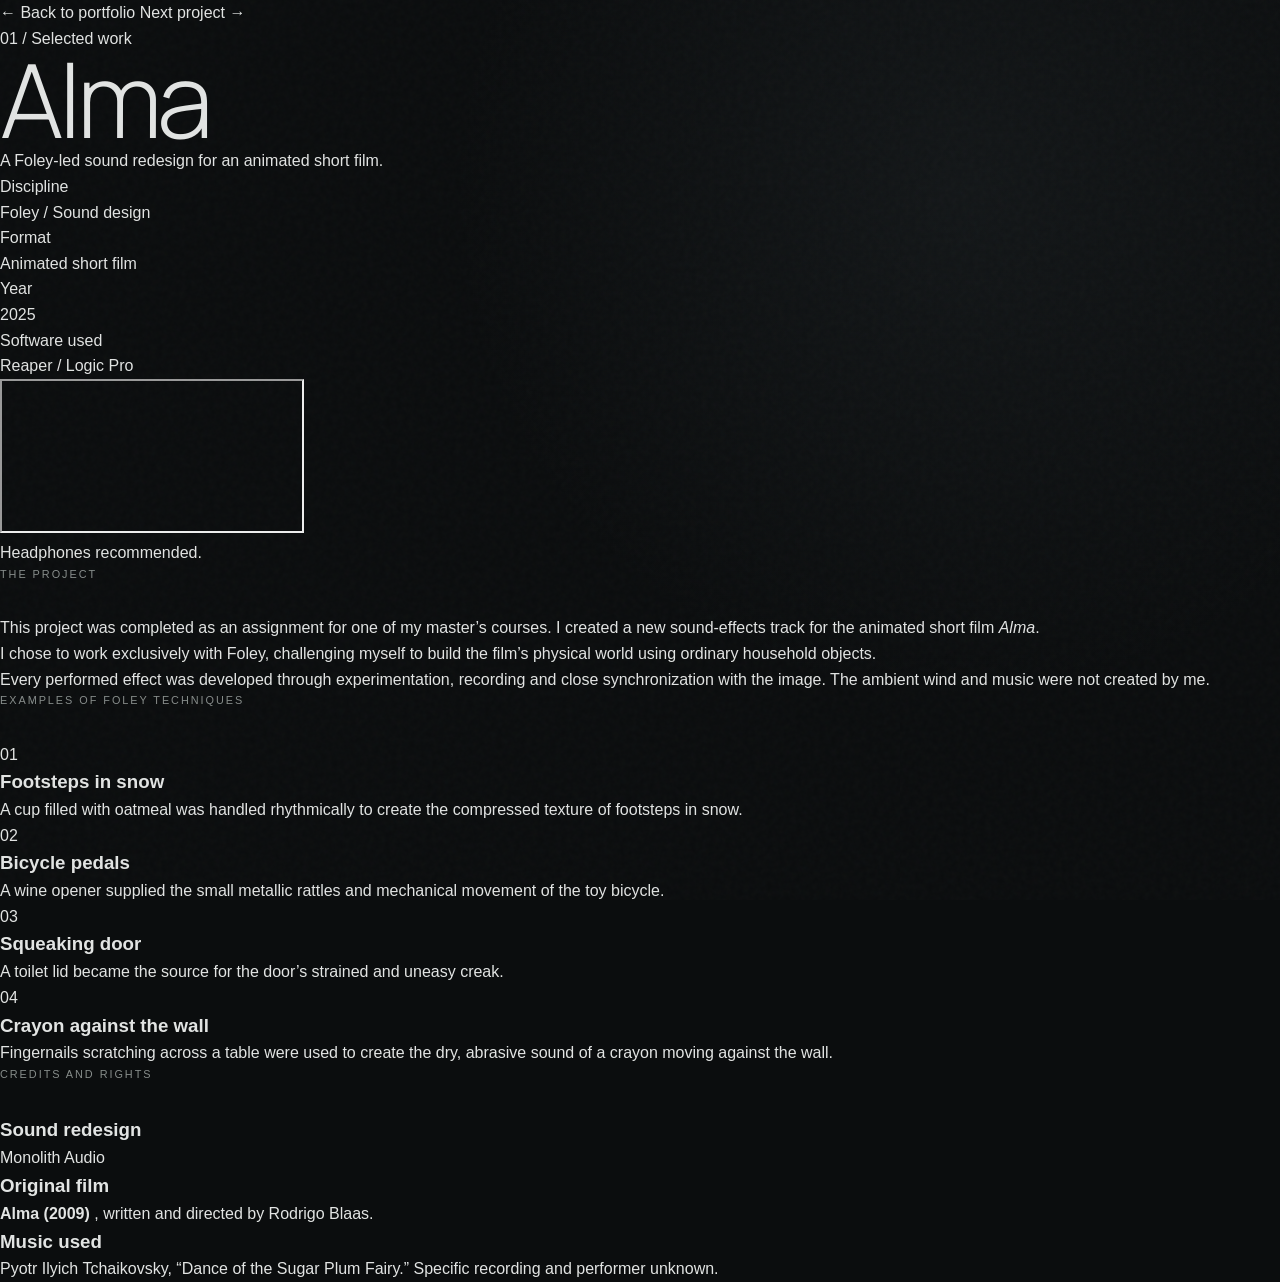
==== Projects/alma.html @ 0c9555ef "Add files via upload" ====
<!DOCTYPE html>
<html lang="en">
<head>
  <meta charset="UTF-8">
  <meta name="viewport" content="width=device-width, initial-scale=1.0">
  <meta name="description" content="A Foley sound redesign of Alma by Monolith Audio.">

  <title>Alma Foley Redesign | Monolith Audio</title>

  <link rel="preconnect" href="https://fonts.googleapis.com">
  <link rel="preconnect" href="https://fonts.gstatic.com" crossorigin>

<link
  href="https://fonts.googleapis.com/css2?family=Manrope:wght@300;400;500&display=swap"
  rel="stylesheet"
>

<link rel="stylesheet" href="../../styles.css">
<link rel="stylesheet" href="../project.css">
</head>

<body>
  <div class="grain" aria-hidden="true"></div>

    <header class="project-header">
  <div class="project-navigation">
      <a href="../../index.html">← Back to portfolio</a>
      <a href="../2/matrix.html">Next project →</a>
    </div>
  </header>

  <main>
        <section class="project-hero">
      <div class="project-kicker">
        <p class="project-index">01 / Selected work</p>
      </div>
      <h1>Alma</h1>

      <div class="project-intro">
        <p class="lead">
          A Foley-led sound redesign for an animated short film.
        </p>

        <dl class="project-meta">
          <div>
            <dt>Discipline</dt>
            <dd>Foley / Sound design</dd>
          </div>

          <div>
            <dt>Format</dt>
            <dd>Animated short film</dd>
          </div>

          <div>
            <dt>Year</dt>
            <dd>2025</dd>
          </div>

          <div>
            <dt>Software used</dt>
            <dd>Reaper / Logic Pro</dd>
          </div>
        </dl>
      </div>
    </section>

    <section class="media-section" aria-label="Project video">
      <div class="video-frame">
        <iframe
          src="https://www.youtube-nocookie.com/embed/qpctJitEIC4"
          title="Alma Foley sound redesign by Monolith Audio"
          loading="lazy"
          allow="autoplay; clipboard-write; encrypted-media; picture-in-picture; web-share"
          referrerpolicy="strict-origin-when-cross-origin"
          allowfullscreen>
        </iframe>
      </div>

      <p class="headphones-note">Headphones recommended.</p>
    </section>

    <section class="project-body">
      <div class="section-label">
        <p class="eyebrow">The project</p>
      </div>

      <div class="prose">

   <p>
  This project was completed as an assignment for one of my master’s courses. I created a new sound-effects track for the animated short film <em>Alma</em>.
</p>

      <p>
          I chose to work exclusively with Foley,
          challenging myself to build the film’s physical world using ordinary
          household objects.
        </p>

        <p>
          Every performed effect was developed through experimentation,
          recording and close synchronization with the image. The ambient wind
          and music were not created by me.
        </p>
      </div>
    </section>

    <section class="foley-section">
      <div class="section-label">
        <p class="eyebrow">Examples of Foley techniques</p>
      </div>

      <div class="foley-list">
        <article class="foley-item">
          <span class="foley-number">01</span>

          <div>
            <h3>Footsteps in snow</h3>

            <p>
              A cup filled with oatmeal was handled rhythmically to create the
              compressed texture of footsteps in snow.
            </p>
          </div>
        </article>

        <article class="foley-item">
          <span class="foley-number">02</span>

          <div>
            <h3>Bicycle pedals</h3>

            <p>
              A wine opener supplied the small metallic rattles and mechanical
              movement of the toy bicycle.
            </p>
          </div>
        </article>

        <article class="foley-item">
          <span class="foley-number">03</span>

          <div>
            <h3>Squeaking door</h3>

            <p>
              A toilet lid became the source for the door’s strained and uneasy
              creak.
            </p>
          </div>
        </article>

        <article class="foley-item">
  <span class="foley-number">04</span>

  <div>
    <h3>Crayon against the wall</h3>

    <p>
      Fingernails scratching across a table were used to create the dry,
      abrasive sound of a crayon moving against the wall.
    </p>
  </div>
</article>
      </div>
    </section>

    <section class="credits">
      <div class="section-label">
        <p class="eyebrow">Credits and rights</p>
      </div>

      <div class="credits-content">
        <div class="credits-grid">
          <div>
            <h3>Sound redesign</h3>
            <p>Monolith Audio</p>
          </div>

<div>
  <h3>Original film</h3>
  <p>
    <a
      href="https://www.imdb.com/title/tt1490530/"
      target="_blank"
      rel="noopener noreferrer"
    >
      <strong>Alma (2009)</strong> 
    </a>,
    written and directed by Rodrigo Blaas.
  </p>
</div>

          <div>
            <h3>Music used</h3>
            <p>
              Pyotr Ilyich Tchaikovsky, “Dance of the Sugar Plum Fairy.”
              Specific recording and performer unknown.
            </p>
          </div>
      </div>
    </section>
  </main>
</body>
</html>
---- styles.css ----
:root {
  --background: #0b0d0e;
  --surface: #111416;
  --text: #e2e4e3;
  --muted: #878d8b;
  --line: rgba(226, 228, 227, 0.14);
  --accent: #a3afb5;
  --page-padding: clamp(1.25rem, 4vw, 4rem);
}

* {
  box-sizing: border-box;
  margin: 0;
  padding: 0;
}

html {
  scroll-behavior: smooth;
}

body {
  min-height: 100vh;
  background:
    radial-gradient(circle at 75% 15%, rgba(78, 91, 98, 0.12), transparent 35%),
    var(--background);
  color: var(--text);
  font-family: "Inter", sans-serif;
  font-weight: 300;
  line-height: 1.6;
}

a {
  color: inherit;
  text-decoration: none;
}

.grain {
  position: fixed;
  inset: 0;
  z-index: 999;
  pointer-events: none;
  opacity: 0.035;
  background-image: url("data:image/svg+xml,%3Csvg viewBox='0 0 180 180' xmlns='http://www.w3.org/2000/svg'%3E%3Cfilter id='noiseFilter'%3E%3CfeTurbulence type='fractalNoise' baseFrequency='.85' numOctaves='3' stitchTiles='stitch'/%3E%3C/filter%3E%3Crect width='100%25' height='100%25' filter='url(%23noiseFilter)' opacity='.8'/%3E%3C/svg%3E");
}

.site-header,
footer {
  width: 100%;
  padding: 1.5rem var(--page-padding);
  display: flex;
  justify-content: space-between;
  align-items: flex-start;
}

.site-header {
  position: absolute;
  top: 0;
  z-index: 10;
}

.brand {
  display: inline-flex;
  flex-direction: column;
  font-family: "Manrope", sans-serif;
  font-size: 0.72rem;
  font-weight: 500;
  line-height: 1.1;
  letter-spacing: 0.22em;
}

.brand span:last-child {
  color: var(--muted);
}

nav,
.footer-links {
  display: flex;
  gap: clamp(1rem, 3vw, 2.5rem);
}

nav a,
.footer-links a {
  color: var(--muted);
  font-size: 0.78rem;
  transition: color 180ms ease;
}

nav a:hover,
nav a:focus-visible,
.footer-links a:hover,
.footer-links a:focus-visible {
  color: var(--text);
}

main {
  overflow: hidden;
}

.hero {
  min-height: 100vh;
  padding: 9rem var(--page-padding) 4rem;
  display: grid;
  grid-template-columns: minmax(0, 1.35fr) minmax(18rem, 0.65fr);
  gap: 4rem;
  align-items: end;
}

.hero-copy {
  max-width: 56rem;
  padding-bottom: clamp(1rem, 8vh, 6rem);
}

.eyebrow {
  margin-bottom: 2rem;
  color: var(--muted);
  font-size: 0.68rem;
  font-weight: 400;
  letter-spacing: 0.18em;
  text-transform: uppercase;
}

h1,
h2 {
  font-family: "Manrope", sans-serif;
  font-weight: 300;
  letter-spacing: -0.045em;
}

h1 {
  max-width: 15ch;
  font-size: clamp(3.1rem, 8vw, 7.5rem);
  line-height: 0.95;
}

h1 span {
  display: block;
  color: var(--muted);
}

.intro {
  max-width: 34rem;
  margin: 2.25rem 0;
  color: #adb1b0;
  font-size: clamp(1rem, 1.5vw, 1.2rem);
}

.text-link {
  display: inline-flex;
  gap: 0.75rem;
  align-items: center;
  padding-bottom: 0.3rem;
  border-bottom: 1px solid var(--line);
  font-size: 0.82rem;
  transition: border-color 180ms ease, color 180ms ease;
}

.text-link:hover,
.text-link:focus-visible {
  color: var(--accent);
  border-color: var(--accent);
}

.monolith {
  display: flex;
  flex-direction: column;
  align-items: flex-end;
  gap: 1rem;
}

.monolith-shape {
  width: min(100%, 22rem);
  aspect-ratio: 0.66;
  background:
    linear-gradient(120deg, rgba(255, 255, 255, 0.06), transparent 35%),
    linear-gradient(180deg, #24292b 0%, #141719 65%, #0d0f10 100%);
  clip-path: polygon(16% 3%, 84% 0, 100% 92%, 42% 100%, 0 88%);
  box-shadow: 0 4rem 8rem rgba(0, 0, 0, 0.55);
}

.monolith p {
  color: var(--muted);
  font-size: 0.64rem;
  letter-spacing: 0.12em;
  text-transform: uppercase;
}

.projects,
.about {
  padding: clamp(6rem, 12vw, 11rem) var(--page-padding);
  border-top: 1px solid var(--line);
}

.section-heading {
  display: flex;
  justify-content: space-between;
  gap: 2rem;
}

.section-note {
  max-width: 22rem;
  color: var(--muted);
  font-size: 0.82rem;
}

.project-list {
  margin-top: 4rem;
  border-top: 1px solid var(--line);
}

.project {
  display: grid;
  grid-template-columns: 4rem minmax(0, 1fr) minmax(10rem, 0.4fr) auto;
  gap: 1rem;
  align-items: center;
  padding: 1.7rem 0;
  border-bottom: 1px solid var(--line);
  transition: padding 180ms ease, color 180ms ease;
}

.project:hover,
.project:focus-visible {
  padding-left: 0.75rem;
  color: var(--accent);
}

.project-number,
.project-type {
  color: var(--muted);
  font-size: 0.72rem;
}

.project-title {
  font-family: "Manrope", sans-serif;
  font-size: clamp(1.35rem, 3vw, 2.5rem);
  font-weight: 300;
}

.project-arrow {
  font-size: 1.2rem;
}

.about-grid {
  display: grid;
  grid-template-columns: minmax(0, 1fr) minmax(18rem, 0.65fr);
  gap: 4rem;
}

.about h2 {
  max-width: 10ch;
  font-size: clamp(2.8rem, 6vw, 5.5rem);
  line-height: 1;
}

.about-copy {
  max-width: 34rem;
}

.about-copy p {
  margin-bottom: 1.5rem;
  color: #aeb3b1;
}

.about-copy .text-link {
  margin-top: 1.25rem;
}

footer {
  padding-top: 2rem;
  padding-bottom: 2rem;
  border-top: 1px solid var(--line);
  color: var(--muted);
  font-size: 0.7rem;
}

:focus-visible {
  outline: 1px solid var(--accent);
  outline-offset: 5px;
}

@media (max-width: 800px) {
  .site-header {
    position: relative;
  }

  .hero {
    min-height: auto;
    padding-top: 5rem;
    grid-template-columns: 1fr;
  }

  .hero-copy {
    padding-bottom: 1rem;
  }

  .monolith {
    align-items: flex-start;
    margin-left: auto;
    width: min(80%, 22rem);
  }

  .section-heading,
  .about-grid {
    grid-template-columns: 1fr;
    display: grid;
  }

  .project {
    grid-template-columns: 2.5rem 1fr auto;
  }

  .project-type {
    display: none;
  }

  footer {
    gap: 2rem;
  }
}

@media (max-width: 520px) {
  nav {
    gap: 0.8rem;
  }

  .hero {
    padding-top: 4rem;
  }

  .project {
    padding: 1.3rem 0;
  }

  footer {
    flex-direction: column;
  }
}

@media (prefers-reduced-motion: reduce) {
  html {
    scroll-behavior: auto;
  }

  *,
  *::before,
  *::after {
    transition-duration: 0.01ms !important;
  }
}
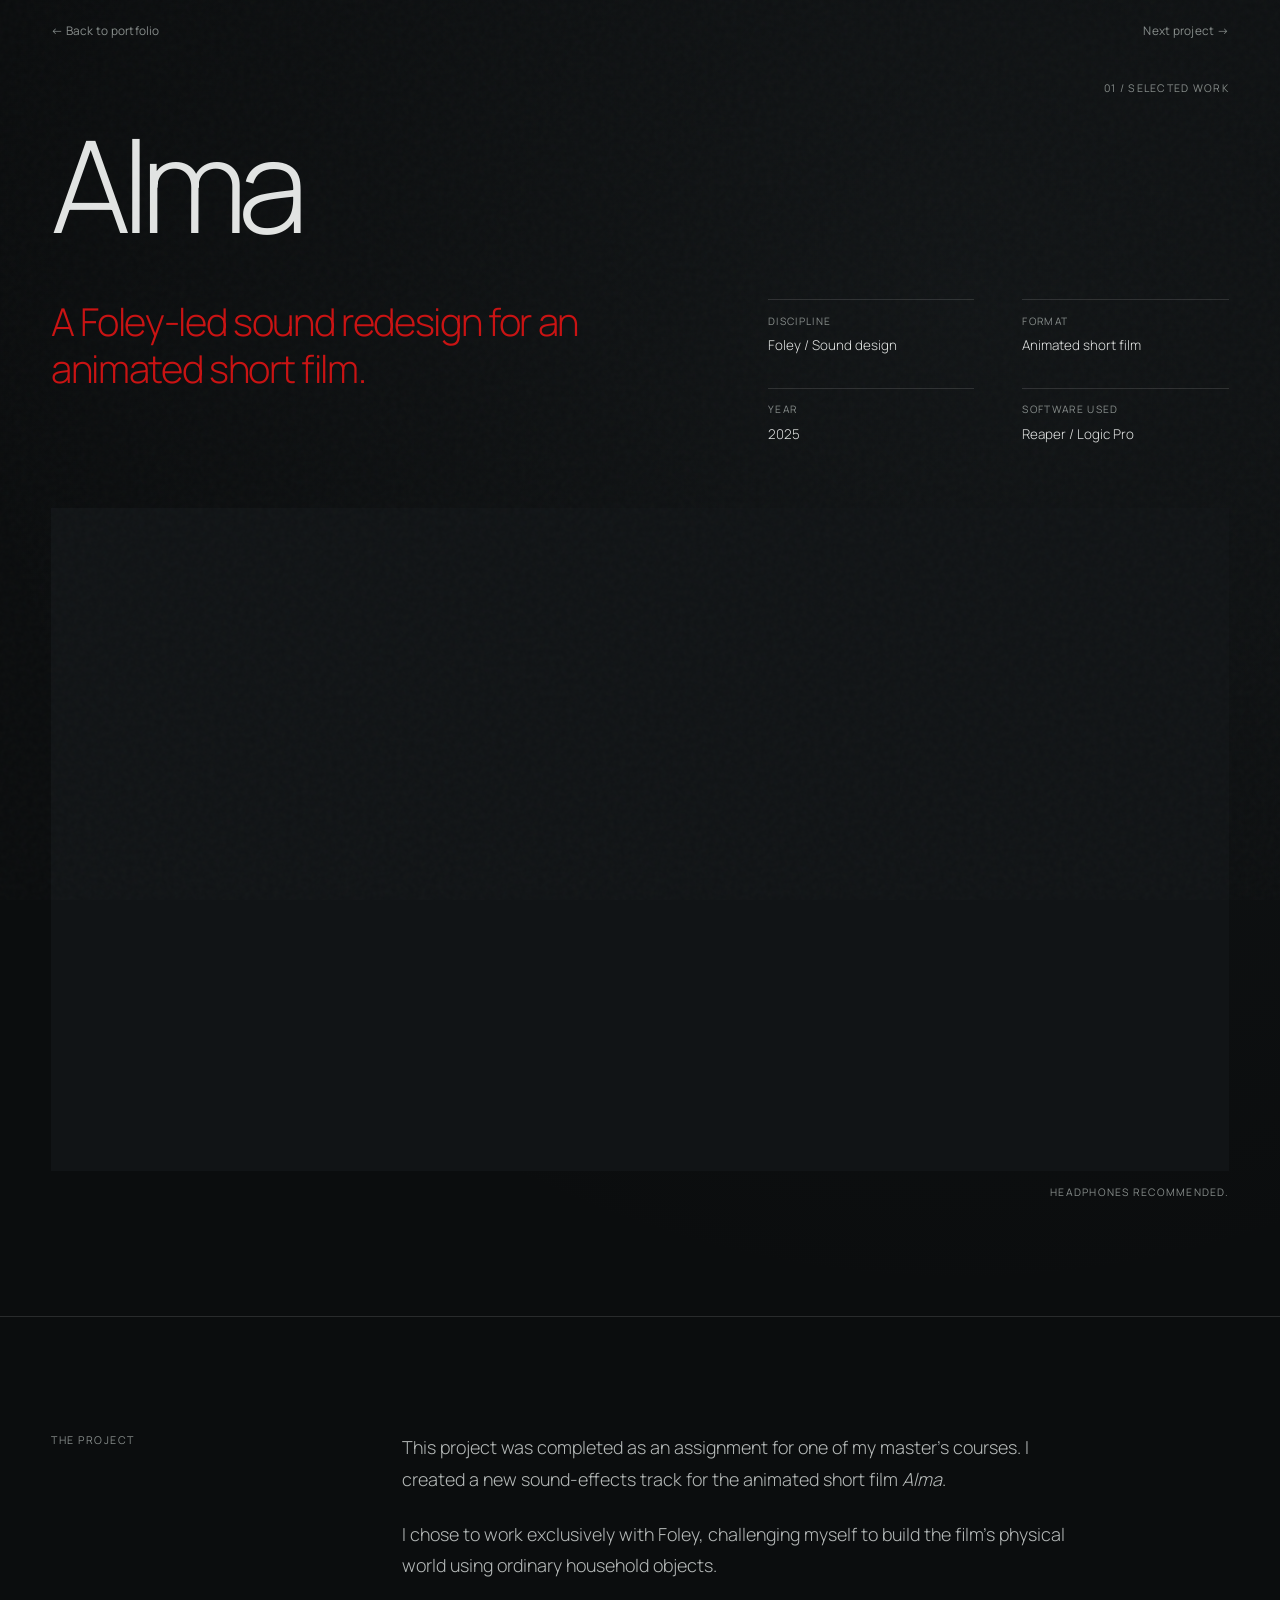
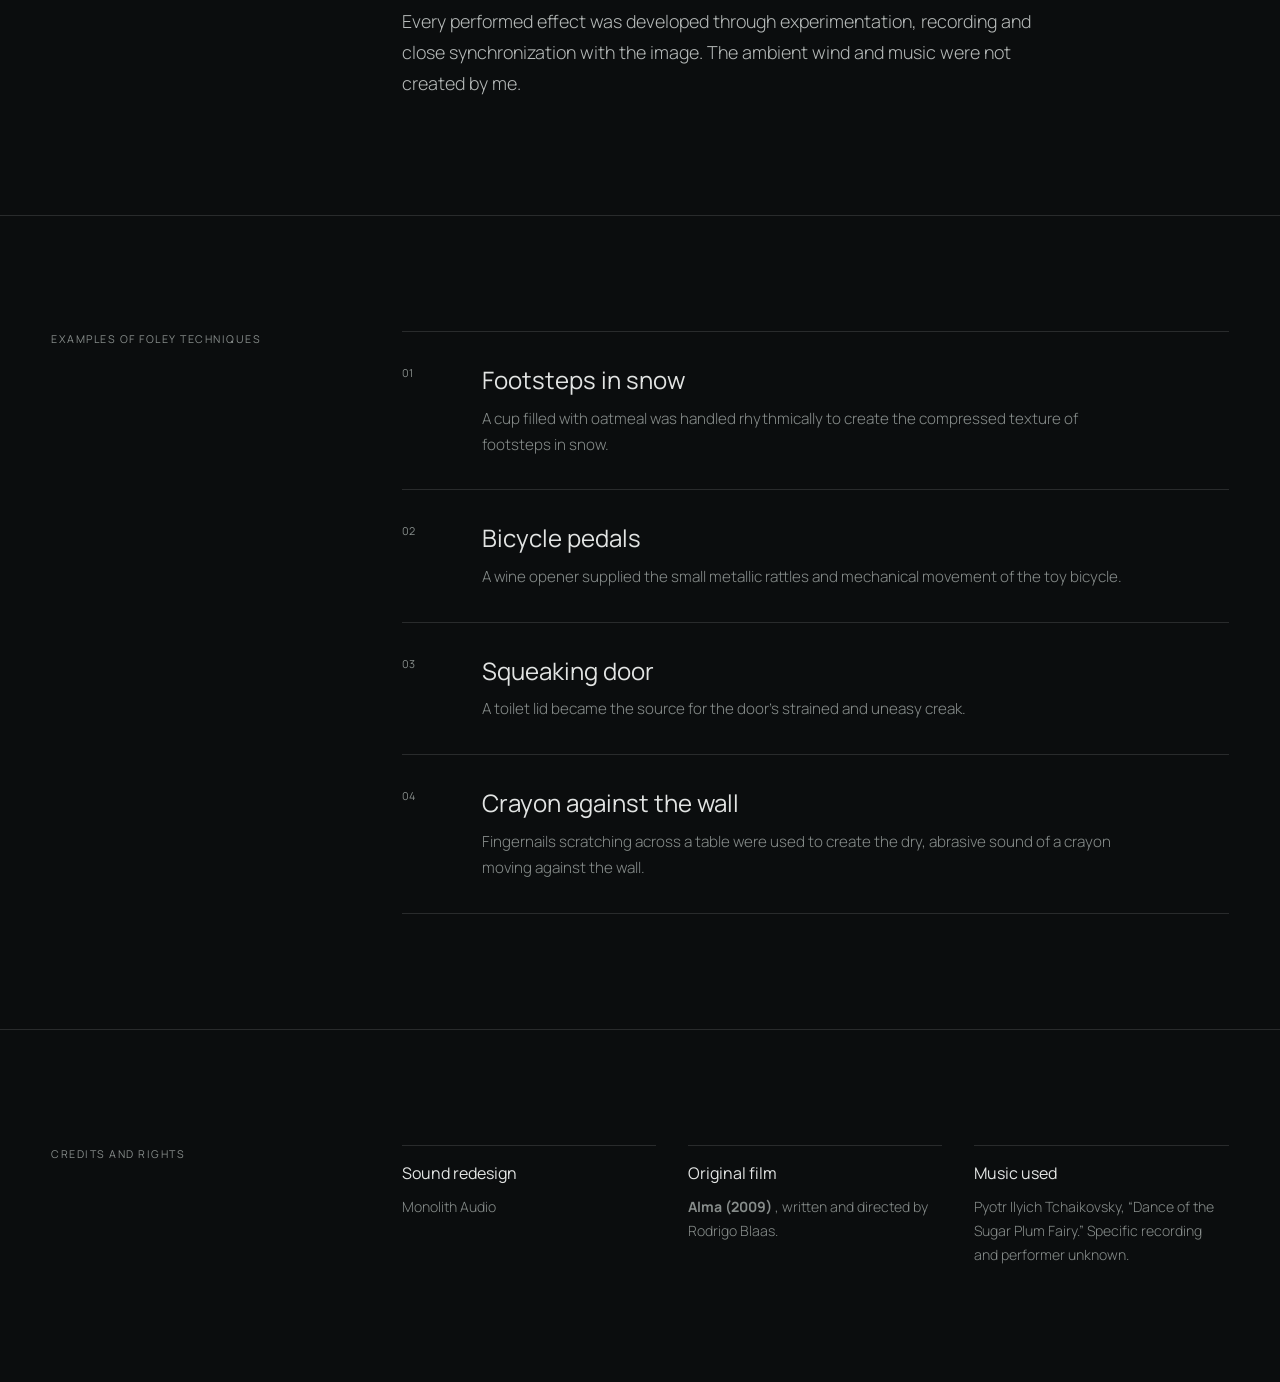
==== commit 332ef19d: "Update alma.html" ====
--- a/Projects/alma.html
+++ b/Projects/alma.html
@@ -15,8 +15,8 @@
   rel="stylesheet"
 >
 
-<link rel="stylesheet" href="../../styles.css">
-<link rel="stylesheet" href="../project.css">
+<link rel="stylesheet" href="../styles.css">
+<link rel="stylesheet" href="project.css">
 </head>
 
 <body>
@@ -24,8 +24,8 @@
 
     <header class="project-header">
   <div class="project-navigation">
-      <a href="../../index.html">← Back to portfolio</a>
-      <a href="../2/matrix.html">Next project →</a>
+      <a href="../index.html">← Back to portfolio</a>
+      <a href="matrix.html">Next project →</a>
     </div>
   </header>
 
--- a/Projects/project.css
+++ b/Projects/project.css
@@ -0,0 +1,433 @@
+/* MONOLITH AUDIO PROJECT PAGE */
+
+:root {
+  --background: #0b0d0e;
+  --surface: #111416;
+  --text: #e2e4e3;
+  --muted: #878d8b;
+  --line: rgba(226, 228, 227, 0.14);
+  --accent: #a3afb5;
+  --page-padding: clamp(1.25rem, 4vw, 4rem);
+  --project-width: 92rem;
+}
+
+*,
+*::before,
+*::after {
+  box-sizing: border-box;
+}
+
+html {
+  scroll-behavior: smooth;
+}
+
+body,
+body * {
+  font-family: "Manrope", sans-serif;
+}
+
+body {
+  min-height: 100vh;
+  margin: 0;
+  background:
+    radial-gradient(circle at 75% 10%, rgba(78, 91, 98, 0.1), transparent 35%),
+    var(--background);
+  color: var(--text);
+  font-weight: 300;
+  line-height: 1.6;
+}
+
+h1,
+h3,
+p,
+dl,
+dt,
+dd {
+  margin-top: 0;
+}
+
+a {
+  color: inherit;
+  text-decoration: none;
+}
+
+main {
+  overflow: hidden;
+}
+
+.grain {
+  position: fixed;
+  inset: 0;
+  z-index: 999;
+  pointer-events: none;
+  opacity: 0.035;
+  background-image: url("data:image/svg+xml,%3Csvg viewBox='0 0 180 180' xmlns='http://www.w3.org/2000/svg'%3E%3Cfilter id='noiseFilter'%3E%3CfeTurbulence type='fractalNoise' baseFrequency='.85' numOctaves='3' stitchTiles='stitch'/%3E%3C/filter%3E%3Crect width='100%25' height='100%25' filter='url(%23noiseFilter)' opacity='.8'/%3E%3C/svg%3E");
+}
+
+.project-header,
+.project-hero,
+.media-section,
+.project-body,
+.foley-section,
+.credits {
+  width: min(100%, var(--project-width));
+  margin-inline: auto;
+  padding-inline: var(--page-padding);
+}
+
+/* Navigation */
+
+.project-header {
+  padding-top: 1.4rem;
+}
+
+.project-navigation {
+  display: flex;
+  justify-content: space-between;
+  align-items: flex-start;
+  gap: 2rem;
+}
+
+.project-switch {
+  display: flex;
+  align-items: center;
+  gap: clamp(1rem, 3vw, 2.5rem);
+}
+
+.project-navigation a,
+.next-project-disabled {
+  color: var(--muted);
+  font-size: 0.74rem;
+  font-weight: 400;
+  letter-spacing: 0.02em;
+}
+
+.project-navigation a {
+  transition: color 180ms ease, transform 180ms ease;
+}
+
+.project-navigation a:hover,
+.project-navigation a:focus-visible {
+  color: var(--text);
+  transform: translateX(-2px);
+}
+
+.next-project-disabled {
+  opacity: 0.4;
+  cursor: default;
+}
+
+/* Hero */
+
+.project-hero {
+  padding-top: clamp(1.75rem, 3vw, 3rem);
+  padding-bottom: clamp(2.5rem, 5vw, 4rem);
+}
+
+.project-kicker {
+  display: flex;
+  justify-content: flex-end;
+  align-items: center;
+}
+
+.project-index {
+  margin-bottom: 0;
+  color: var(--muted);
+  font-size: 0.66rem;
+  font-weight: 400;
+  letter-spacing: 0.12em;
+  text-transform: uppercase;
+}
+
+.project-hero h1 {
+  max-width: none;
+  margin: clamp(1.5rem, 3vw, 2.5rem) 0 clamp(2.5rem, 5vw, 4rem);
+  color: var(--text);
+  font-size: clamp(3.5rem, 10vw, 8rem);
+  font-weight: 300;
+  line-height: 0.78;
+  letter-spacing: -0.07em;
+}
+
+.project-intro {
+  display: grid;
+  grid-template-columns: minmax(0, 1fr) minmax(24rem, 0.75fr);
+  gap: clamp(3rem, 8vw, 8rem);
+  align-items: start;
+}
+
+.lead {
+  max-width: 34rem;
+  margin-bottom: 0;
+  color: rgb(202, 18, 18);
+  font-size: clamp(1.5rem, 3vw, 2.5rem);
+  font-weight: 300;
+  line-height: 1.22;
+  letter-spacing: -0.035em;
+}
+
+/* Metadata */
+
+.project-meta {
+  width: 100%;
+  margin: 0;
+  display: grid;
+  grid-template-columns: repeat(2, minmax(0, 1fr));
+  gap: 2rem 3rem;
+}
+
+.project-meta div {
+  padding-top: 0.8rem;
+  border-top: 1px solid var(--line);
+}
+
+.project-meta dt {
+  margin-bottom: 0.4rem;
+  color: var(--muted);
+  font-size: 0.64rem;
+  font-weight: 400;
+  letter-spacing: 0.13em;
+  text-transform: uppercase;
+}
+
+.project-meta dd {
+  margin-left: 0;
+  color: var(--text);
+  font-size: 0.84rem;
+  line-height: 1.5;
+}
+
+/* Video */
+
+.media-section {
+  padding-bottom: clamp(5rem, 9vw, 8rem);
+}
+
+.video-frame {
+  width: 100%;
+  aspect-ratio: 16 / 9;
+  overflow: hidden;
+  background: var(--surface);
+}
+
+.video-frame iframe {
+  display: block;
+  width: 100%;
+  height: 100%;
+  border: 0;
+}
+
+.headphones-note {
+  margin: 0.85rem 0 0;
+  color: var(--muted);
+  font-size: 0.65rem;
+  font-weight: 400;
+  letter-spacing: 0.12em;
+  text-align: right;
+  text-transform: uppercase;
+}
+
+/* Content */
+
+.project-body,
+.foley-section,
+.credits {
+  display: grid;
+  grid-template-columns: minmax(8rem, 0.3fr) minmax(0, 1fr);
+  gap: clamp(2rem, 8vw, 9rem);
+  padding-block: clamp(5rem, 9vw, 8rem);
+  border-top: 1px solid var(--line);
+}
+
+.section-label .eyebrow {
+  position: sticky;
+  top: 2rem;
+  margin: 0;
+  color: var(--muted);
+  font-size: 0.67rem;
+  font-weight: 400;
+  letter-spacing: 0.14em;
+  text-transform: uppercase;
+}
+
+.prose {
+  max-width: 48rem;
+}
+
+.prose p {
+  max-width: 42rem;
+  margin-bottom: 1.5rem;
+  color: #b5b9b8;
+  font-size: clamp(1rem, 1.4vw, 1.15rem);
+  line-height: 1.75;
+}
+
+.prose p:last-child {
+  margin-bottom: 0;
+}
+
+/* Sound approach */
+
+.foley-list {
+  border-top: 1px solid var(--line);
+}
+
+.foley-item {
+  display: grid;
+  grid-template-columns: 4rem minmax(0, 1fr);
+  gap: 1rem;
+  padding-block: 2rem;
+  border-bottom: 1px solid var(--line);
+}
+
+.foley-number {
+  color: var(--muted);
+  font-size: 0.68rem;
+  font-weight: 400;
+}
+
+.foley-item h3 {
+  margin-bottom: 0.65rem;
+  color: var(--text);
+  font-size: clamp(1.15rem, 2vw, 1.5rem);
+  font-weight: 400;
+  line-height: 1.3;
+}
+
+.foley-item p {
+  max-width: 40rem;
+  margin-bottom: 0;
+  color: var(--muted);
+  font-size: 0.95rem;
+  line-height: 1.7;
+}
+
+/* Credits */
+
+.credits-content {
+  min-width: 0;
+}
+
+.credits-grid {
+  display: grid;
+  grid-template-columns: repeat(3, minmax(0, 1fr));
+  gap: 2rem;
+}
+
+.credits-grid > div {
+  padding-top: 1rem;
+  border-top: 1px solid var(--line);
+}
+
+.credits h3 {
+  margin-bottom: 0.65rem;
+  color: var(--text);
+  font-size: 1rem;
+  font-weight: 400;
+  line-height: 1.4;
+}
+
+.credits p {
+  margin-bottom: 0;
+  color: var(--muted);
+  font-size: 0.88rem;
+  line-height: 1.7;
+}
+
+/* Accessibility */
+
+a:focus-visible {
+  outline: 1px solid var(--accent);
+  outline-offset: 5px;
+}
+
+/* Responsive */
+
+@media (max-width: 800px) {
+  .project-hero {
+    padding-top: 2.5rem;
+  }
+
+  .project-kicker {
+    justify-content: flex-start;
+  }
+
+  .project-hero h1 {
+    margin: 2rem 0 3rem;
+    line-height: 0.84;
+  }
+
+  .project-intro,
+  .project-body,
+  .foley-section,
+  .credits {
+    grid-template-columns: 1fr;
+  }
+
+  .project-intro,
+  .project-body,
+  .foley-section,
+  .credits {
+    gap: 3rem;
+  }
+
+  .section-label .eyebrow {
+    position: static;
+  }
+
+  .credits-grid {
+    grid-template-columns: 1fr;
+  }
+}
+
+@media (max-width: 520px) {
+  .project-header {
+    padding-top: 1.1rem;
+  }
+
+  .project-navigation {
+    gap: 1rem;
+  }
+
+  .project-navigation a,
+  .next-project-disabled {
+    font-size: 0.67rem;
+  }
+
+  .navigation-left {
+    gap: 0.35rem;
+  }
+
+  .project-hero {
+    padding-top: 2rem;
+  }
+
+  .project-hero h1 {
+    font-size: clamp(3.5rem, 20vw, 5.5rem);
+  }
+
+  .lead {
+    font-size: 1.35rem;
+  }
+
+  .project-meta {
+    grid-template-columns: 1fr;
+    gap: 1.5rem;
+  }
+
+  .foley-item {
+    grid-template-columns: 2.5rem minmax(0, 1fr);
+  }
+}
+
+@media (prefers-reduced-motion: reduce) {
+  html {
+    scroll-behavior: auto;
+  }
+
+  *,
+  *::before,
+  *::after {
+    transition-duration: 0.01ms !important;
+  }
+}
